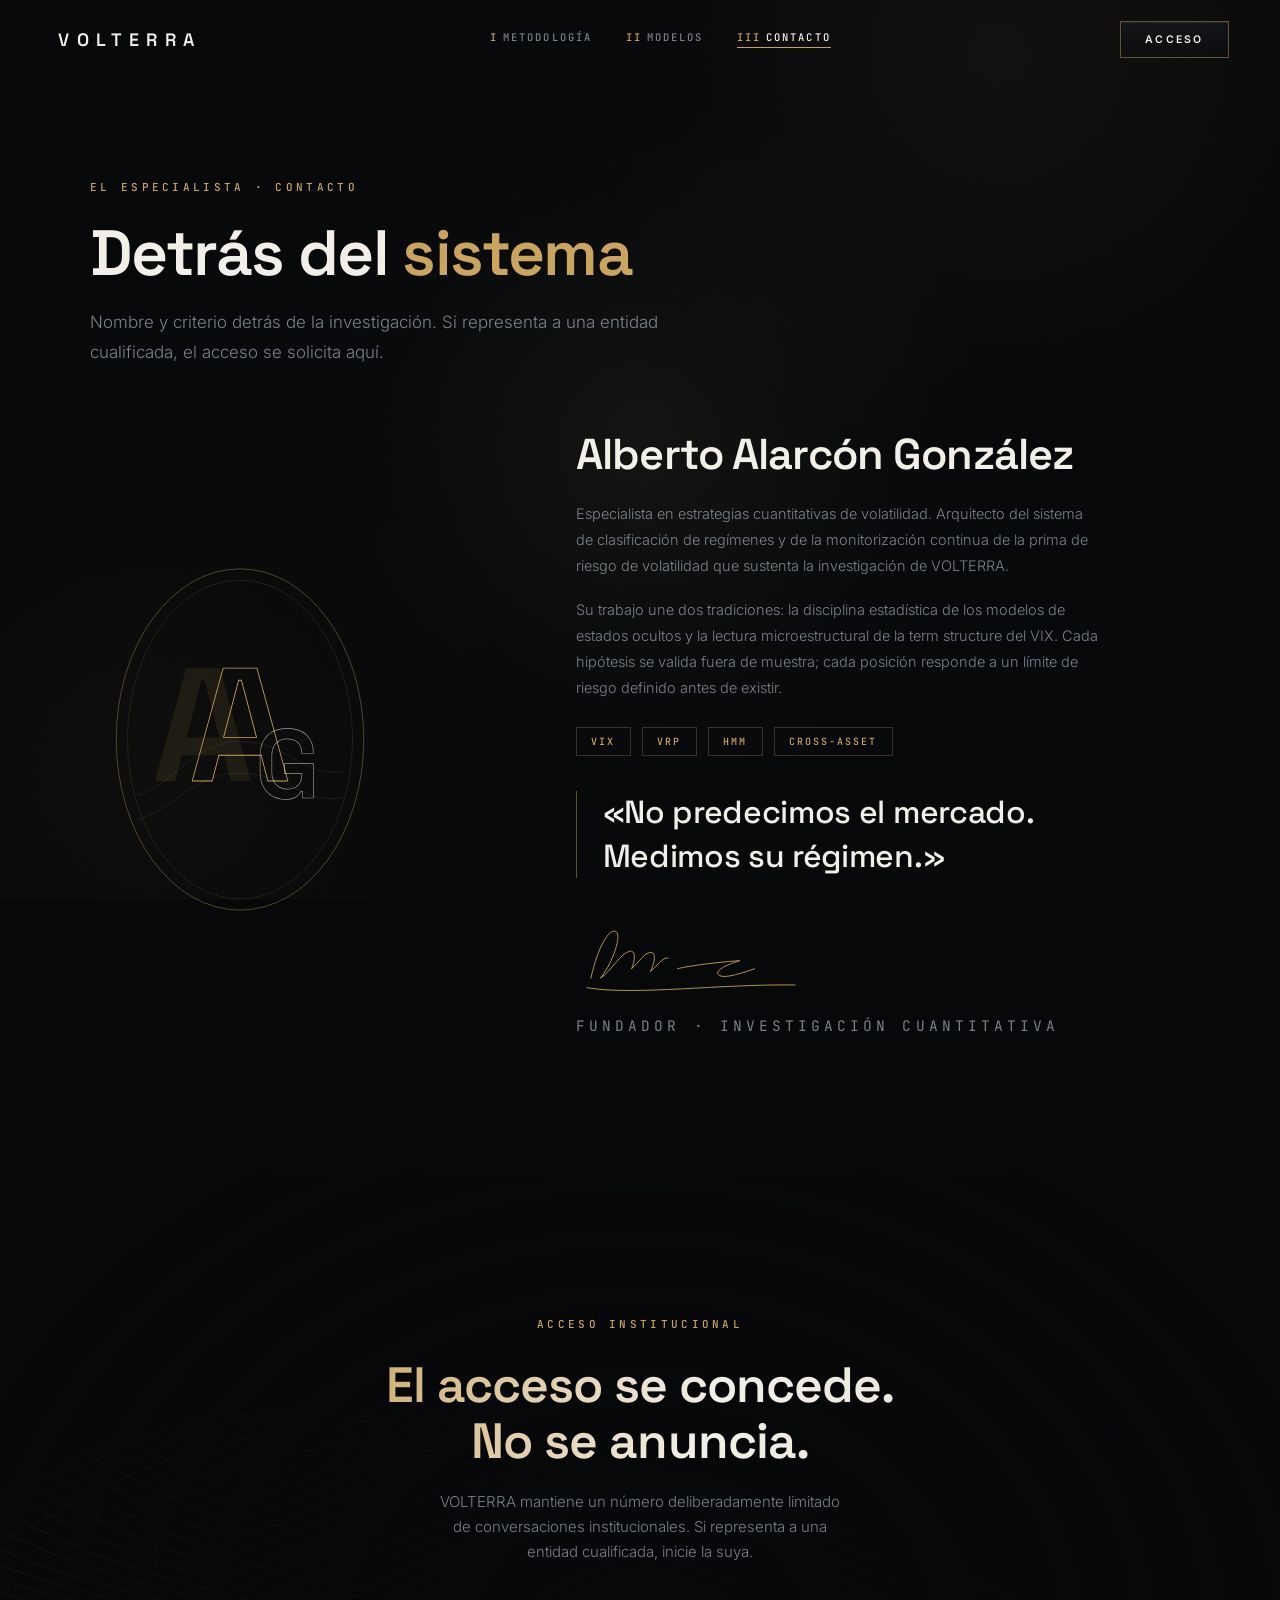
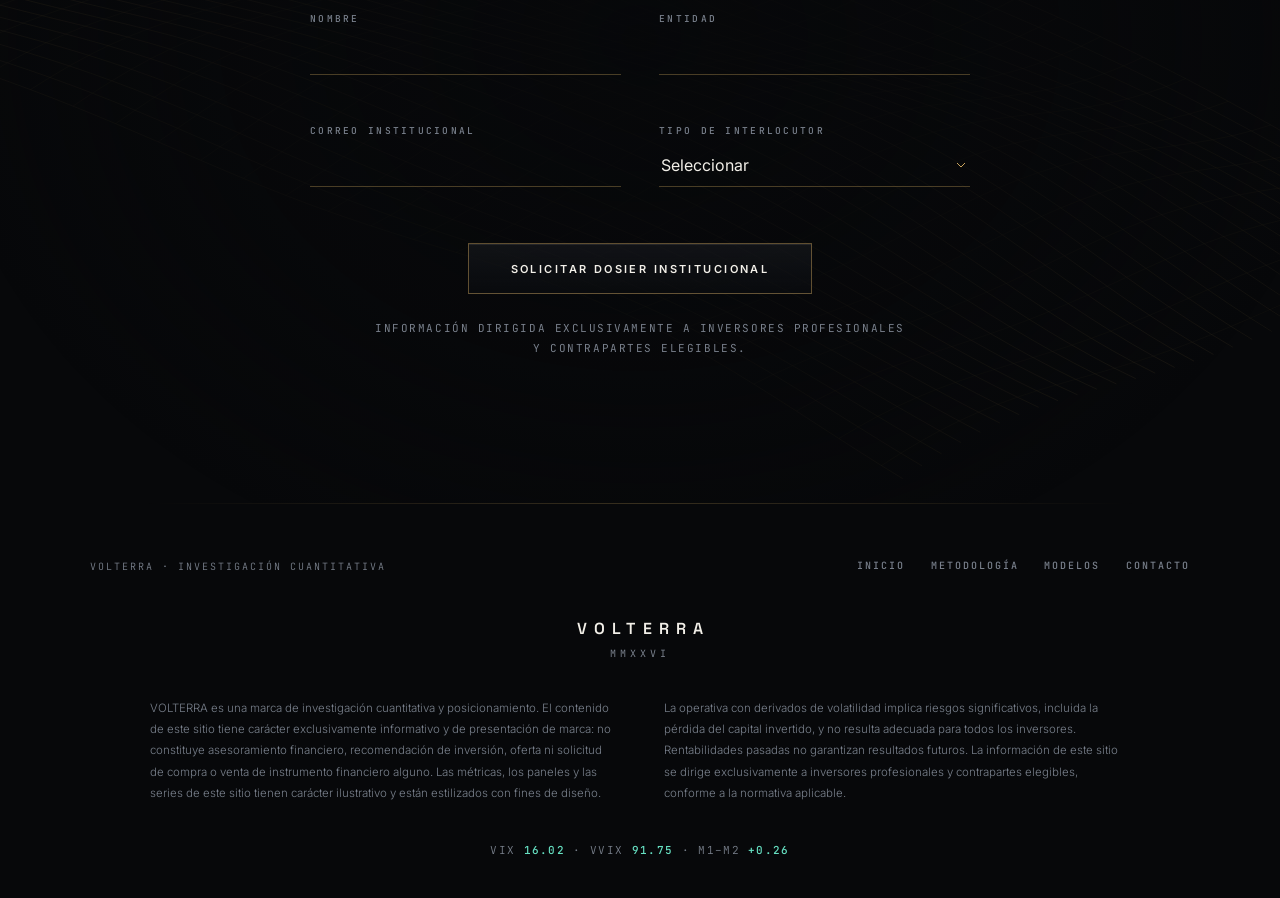
==== contacto.html @ 4a3269ef "feat: sitio de marca VOLTERRA (multipágina, estático) Sitio institucional de VOLTERRA — investigació" ====
<!DOCTYPE html>
<html lang="es">
<head>
<meta charset="utf-8">
<meta name="viewport" content="width=device-width, initial-scale=1">
<title>Contacto — VOLTERRA</title>
<meta name="description" content="Alberto Alarcón González, especialista en estrategias cuantitativas de volatilidad. Acceso institucional a VOLTERRA: el acceso se concede, no se anuncia.">
<meta property="og:title" content="Contacto — VOLTERRA">
<meta property="og:description" content="El especialista detrás del sistema. Acceso institucional.">
<meta property="og:type" content="website">
<link rel="icon" href="data:image/svg+xml,%3Csvg xmlns='http://www.w3.org/2000/svg' viewBox='0 0 64 64'%3E%3Crect width='64' height='64' fill='%2307080A'/%3E%3Ctext x='32' y='45' font-family='Arial,sans-serif' font-weight='700' font-size='38' fill='%23C9A35C' text-anchor='middle'%3EV%3C/text%3E%3C/svg%3E">
<link rel="preconnect" href="https://fonts.googleapis.com">
<link rel="preconnect" href="https://fonts.gstatic.com" crossorigin>
<link href="https://fonts.googleapis.com/css2?family=Inter:wght@300;400;500;600&family=JetBrains+Mono:wght@300;400;500&family=Space+Grotesk:wght@400;500;600;700&display=swap" rel="stylesheet">
<link rel="stylesheet" href="assets/styles.css">
</head>
<body>

<div class="grain" aria-hidden="true"></div>
<div class="halo" id="halo" aria-hidden="true"></div>
<div class="progress" aria-hidden="true"><span id="progressBar"></span></div>

<header class="nav" id="nav">
  <a class="brand" href="index.html" aria-label="VOLTERRA — inicio">VOLTERRA</a>
  <nav class="nav-links" id="navLinks" aria-label="Páginas">
    <a href="metodologia.html"><span>I</span>Metodología</a>
    <a href="modelos.html"><span>II</span>Modelos</a>
    <a href="contacto.html" class="active" aria-current="page"><span>III</span>Contacto</a>
    <a class="nav-links-cta" href="#acceso"><span>·</span>Acceso</a>
  </nav>
  <a class="nav-cta" href="#acceso">Acceso</a>
  <button class="nav-burger" id="navBurger" type="button" aria-label="Abrir menú" aria-expanded="false" aria-controls="navLinks">
    <span></span><span></span><span></span>
  </button>
</header>

<main>

<!-- ============ PAGE HEAD ============ -->
<header class="page-head">
  <p class="eyebrow reveal">EL ESPECIALISTA · CONTACTO</p>
  <h1 class="reveal" style="--d:60ms">Detrás del <em>sistema</em></h1>
  <p class="lead reveal" style="--d:140ms">Nombre y criterio detrás de la investigación. Si representa a una entidad cualificada,
    el acceso se solicita aquí.</p>
</header>

<!-- ============ ESPECIALISTA ============ -->
<section class="section section--tight" id="especialista">
  <div class="esp-grid">
    <div class="reveal">
      <svg class="monograma" role="img" viewBox="0 0 320 400" aria-label="Monograma AAG">
        <ellipse cx="160" cy="200" rx="132" ry="182" fill="none" stroke="rgba(201,163,92,.4)" stroke-width="1"/>
        <ellipse cx="160" cy="200" rx="120" ry="170" fill="none" stroke="rgba(201,163,92,.15)" stroke-width="1"/>
        <g aria-hidden="true" stroke="rgba(201,163,92,.12)" fill="none">
          <path d="M50 260c40-12 60-58 110-58s70 40 110 32"/>
          <path d="M50 286c40-12 60-50 110-50s70 34 110 26"/>
        </g>
        <g font-family="Space Grotesk,Arial,sans-serif" font-weight="600" text-anchor="middle">
          <text x="120" y="244" font-size="172" fill="rgba(201,163,92,.1)">A</text>
          <text x="160" y="244" font-size="172" fill="none" stroke="#C9A35C" stroke-width=".9">A</text>
          <text x="210" y="262" font-size="104" fill="none" stroke="rgba(232,227,213,.65)" stroke-width=".7">G</text>
        </g>
      </svg>
    </div>
    <div class="esp-bio reveal" style="--d:120ms">
      <h2>Alberto Alarcón González</h2>
      <p>Especialista en estrategias cuantitativas de volatilidad. Arquitecto del sistema de clasificación de regímenes
        y de la monitorización continua de la prima de riesgo de volatilidad que sustenta la investigación de VOLTERRA.</p>
      <p>Su trabajo une dos tradiciones: la disciplina estadística de los modelos de estados ocultos y la lectura
        microestructural de la term structure del VIX. Cada hipótesis se valida fuera de muestra; cada posición
        responde a un límite de riesgo definido antes de existir.</p>
      <div class="tags"><span>VIX</span><span>VRP</span><span>HMM</span><span>CROSS-ASSET</span></div>
      <blockquote class="esp-quote">«No predecimos el mercado.<br>Medimos su régimen.»</blockquote>
      <svg class="sig" id="sigSvg" viewBox="0 0 340 120" aria-hidden="true">
        <path d="M22 92C34 38 52 16 60 24c8 8-10 52-24 68 16-10 30-38 44-40 10-1 6 18 2 26 10-8 20-26 30-24 8 2 2 20-2 28 8-6 18-22 26-20"/>
        <path d="M150 78c14-4 60-10 92-12-20 6-40 16-30 22 8 5 34-4 52-10"/>
        <path d="M16 106c70 12 200-6 308-4"/>
      </svg>
      <p class="sig-cap">FUNDADOR · INVESTIGACIÓN CUANTITATIVA</p>
    </div>
  </div>
</section>

<!-- ============ ACCESO ============ -->
<section class="acceso" id="acceso">
  <canvas id="meshCanvas2" aria-hidden="true"></canvas>
  <div class="acceso-fog" aria-hidden="true"></div>
  <div class="acceso-inner">
    <p class="eyebrow reveal" style="text-align:center">ACCESO INSTITUCIONAL</p>
    <h2 class="reveal foil">El acceso se concede.<br>No se anuncia.</h2>
    <p class="lead reveal" style="--d:100ms">VOLTERRA mantiene un número deliberadamente limitado de conversaciones
      institucionales. Si representa a una entidad cualificada, inicie la suya.</p>
    <form id="accessForm" class="reveal" style="--d:200ms" novalidate>
      <div class="form-grid">
        <div class="field"><label for="f-nombre">Nombre</label>
          <input id="f-nombre" name="nombre" type="text" autocomplete="name" required aria-describedby="e-nombre">
          <span class="field-err" id="e-nombre"></span></div>
        <div class="field"><label for="f-entidad">Entidad</label>
          <input id="f-entidad" name="entidad" type="text" autocomplete="organization" required aria-describedby="e-entidad">
          <span class="field-err" id="e-entidad"></span></div>
        <div class="field"><label for="f-email">Correo institucional</label>
          <input id="f-email" name="email" type="email" autocomplete="email" required aria-describedby="e-email">
          <span class="field-err" id="e-email"></span></div>
        <div class="field"><label for="f-tipo">Tipo de interlocutor</label>
          <select id="f-tipo" name="tipo" required aria-describedby="e-tipo">
            <option value="" selected disabled>Seleccionar</option>
            <option>Family office</option>
            <option>Inversor institucional</option>
            <option>Inversor profesional</option>
          </select>
          <span class="field-err" id="e-tipo"></span></div>
      </div>
      <button class="btn" type="submit">Solicitar dosier institucional</button>
      <p class="form-note">INFORMACIÓN DIRIGIDA EXCLUSIVAMENTE A INVERSORES PROFESIONALES<br>Y CONTRAPARTES ELEGIBLES.</p>
    </form>
    <div class="form-ok" id="formOk" role="status" tabindex="-1">
      Solicitud registrada.
      <small>NOS PONDREMOS EN CONTACTO CON LA DISCRECIÓN QUE CORRESPONDE.</small>
    </div>
  </div>
</section>

</main>

<footer>
  <div class="foot-grid">
    <p class="mono" style="font-size:10px;letter-spacing:.2em;color:var(--muted)">VOLTERRA · INVESTIGACIÓN CUANTITATIVA</p>
    <nav class="foot-nav" aria-label="Pie de página">
      <a href="index.html">Inicio</a>
      <a href="metodologia.html">Metodología</a>
      <a href="modelos.html">Modelos</a>
      <a href="contacto.html">Contacto</a>
    </nav>
  </div>
  <p class="foot-brand">VOLTERRA</p>
  <p class="foot-year">MMXXVI</p>
  <div class="foot-legal">
    <p>VOLTERRA es una marca de investigación cuantitativa y posicionamiento. El contenido de este sitio tiene carácter
    exclusivamente informativo y de presentación de marca: no constituye asesoramiento financiero, recomendación de
    inversión, oferta ni solicitud de compra o venta de instrumento financiero alguno. Las métricas, los paneles y las
    series de este sitio tienen carácter ilustrativo y están estilizados con fines de diseño.</p>
    <p>La operativa con derivados de volatilidad implica riesgos significativos, incluida la pérdida del capital
    invertido, y no resulta adecuada para todos los inversores. Rentabilidades pasadas no garantizan resultados
    futuros. La información de este sitio se dirige exclusivamente a inversores profesionales y contrapartes
    elegibles, conforme a la normativa aplicable.</p>
  </div>
  <p class="foot-tick" aria-hidden="true">
    VIX <b data-tel="vix2">16.42</b> · VVIX <b data-tel="vvix2">91.78</b> · M1–M2 <b data-tel="slope3">+0.84</b>
  </p>
</footer>

<script src="assets/app.js"></script>
</body>
</html>
---- assets/styles.css ----
:root{
  --bg:#07080A;
  --surface:#0E1014;
  --panel:#0A0C10;
  --gold:#C9A35C;
  --gold-12:rgba(201,163,92,.12);
  --gold-25:rgba(201,163,92,.25);
  --gold-45:rgba(201,163,92,.45);
  --ivory:#E8E3D5;
  --jade:#66E0C2;
  --text:#F2EFE8;
  --muted:#79808C;
  --display:'Space Grotesk','Segoe UI',system-ui,sans-serif;
  --body:'Inter','Segoe UI',system-ui,sans-serif;
  --mono:'JetBrains Mono','Cascadia Code',Consolas,monospace;
  --ease:cubic-bezier(.16,1,.3,1);
  --ease-out:cubic-bezier(.22,1,.36,1);
  --ease-soft:cubic-bezier(.4,0,.2,1);
  --shadow-card:0 18px 44px -26px rgba(0,0,0,.85), 0 6px 16px -10px rgba(0,0,0,.6);
  --glass-bg:linear-gradient(180deg,rgba(24,26,31,.62),rgba(12,14,18,.46));
  --glass-brd:rgba(201,163,92,.20);
  --glass-hi:rgba(255,255,255,.08);
  --glass-blur:blur(20px) saturate(140%);
}
@property --spot{syntax:'<number>';inherits:false;initial-value:0}
.ambient{position:fixed;inset:0;z-index:-1;pointer-events:none;
  background:
   radial-gradient(58vw 58vw at 78% 6%,rgba(201,163,92,.06),transparent 56%),
   radial-gradient(52vw 52vw at 12% 86%,rgba(201,163,92,.038),transparent 56%),
   radial-gradient(42vw 42vw at 50% 48%,rgba(102,224,194,.018),transparent 60%)}
*{margin:0;padding:0;box-sizing:border-box}
html{scroll-behavior:smooth;scroll-padding-top:96px}
body{background:var(--bg);color:var(--text);font:300 16px/1.65 var(--body);-webkit-font-smoothing:antialiased;-moz-osx-font-smoothing:grayscale;text-rendering:optimizeLegibility;overflow-x:hidden}
::selection{background:rgba(201,163,92,.85);color:#07080A}
a{color:inherit}
:focus-visible{outline:1px solid var(--gold);outline-offset:4px}
canvas{display:block}
em{color:var(--gold);font-style:italic}
h1,h2,h3{text-wrap:balance}
p{text-wrap:pretty}

/* ---------- overlays ---------- */
.grain{position:fixed;inset:0;z-index:90;pointer-events:none;opacity:.035;mix-blend-mode:overlay;
  background-image:url("data:image/svg+xml;utf8,<svg xmlns='http://www.w3.org/2000/svg' width='180' height='180'><filter id='n'><feTurbulence type='fractalNoise' baseFrequency='0.65' numOctaves='2' stitchTiles='stitch'/></filter><rect width='100%25' height='100%25' filter='url(%23n)'/></svg>")}
.halo{position:fixed;z-index:80;width:780px;height:780px;left:0;top:0;pointer-events:none;mix-blend-mode:screen;
  background:radial-gradient(circle,rgba(201,163,92,.05) 0%,rgba(201,163,92,.018) 35%,transparent 65%);
  transform:translate(-50%,-50%);will-change:transform}
@media (hover:none){.halo{display:none}}
.progress{position:fixed;top:0;left:0;right:0;height:2px;z-index:120}
.progress span{display:block;height:100%;transform:scaleX(0);transform-origin:left;
  background:linear-gradient(90deg,rgba(201,163,92,.2),var(--gold));will-change:transform}

/* ---------- typographic utilities ---------- */
.eyebrow{font:500 11px var(--mono);letter-spacing:.3em;text-transform:uppercase;color:var(--gold);margin-bottom:1.6rem}
.eyebrow .dim{color:var(--muted)}
.foil{background:linear-gradient(110deg,#C9A35C 0%,#F2EFE8 28%,#E8E3D5 50%,#C9A35C 74%,#C9A35C 100%);
  background-size:220% 100%;-webkit-background-clip:text;background-clip:text;color:transparent;
  animation:foil 12s linear infinite alternate}
@keyframes foil{from{background-position:0% 0}to{background-position:100% 0}}
.hairline{height:1px;border:0;background:linear-gradient(90deg,transparent,var(--gold-45),transparent)}
.mono{font-family:var(--mono);font-variant-numeric:tabular-nums}
.jade{color:var(--jade)}
.pulse{animation:pulse 2.4s ease-in-out infinite}
@keyframes pulse{50%{opacity:.4}}

/* ---------- reveal ---------- */
.reveal{opacity:0;transform:translateY(24px) scale(.99);clip-path:inset(12% 0 0 0);
  transition:opacity 1s var(--ease-out),transform 1s var(--ease-out),clip-path 1s var(--ease-out);
  transition-delay:var(--d,0ms);will-change:transform,opacity}
.reveal.in{opacity:1;transform:none;clip-path:inset(0 0 0 0)}

/* ---------- nav ---------- */
.nav{position:fixed;top:0;left:0;right:0;z-index:110;display:flex;align-items:center;justify-content:space-between;
  padding:1.3rem clamp(20px,4vw,52px);transition:background .5s,padding .5s}
.nav::after{content:'';position:absolute;left:0;right:0;bottom:0;height:1px;
  background:linear-gradient(90deg,transparent,var(--gold-25),transparent);opacity:0;transition:opacity .5s}
.nav.scrolled{background:rgba(7,8,10,.72);backdrop-filter:blur(18px) saturate(160%);-webkit-backdrop-filter:blur(18px) saturate(160%);padding:.9rem clamp(20px,4vw,52px);box-shadow:0 1px 0 rgba(201,163,92,.05),0 12px 30px -22px rgba(0,0,0,.75)}
.nav.scrolled::after{opacity:1}
.brand{font:600 18px var(--display);letter-spacing:.4em;text-decoration:none;color:var(--text);padding-left:.4em}
.nav-links{display:flex;gap:2.1rem}
.nav-links a{font:500 10.5px var(--mono);letter-spacing:.2em;text-transform:uppercase;text-decoration:none;
  color:var(--muted);transition:color .4s;position:relative;padding-bottom:4px}
.nav-links a span{color:var(--gold);margin-right:.45em}
.nav-links a::after{content:'';position:absolute;left:0;bottom:0;height:1px;width:100%;background:var(--gold);
  transform:scaleX(0);transform-origin:left;transition:transform .5s var(--ease)}
.nav-links a:hover,.nav-links a.active{color:var(--text)}
.nav-links a.active::after{transform:scaleX(1)}
.nav-cta{font:600 10.5px var(--body);letter-spacing:.22em;text-transform:uppercase;text-decoration:none;color:var(--text);
  border:1px solid var(--gold-45);padding:.7rem 1.5rem;cursor:pointer;
  background:var(--glass-bg);backdrop-filter:var(--glass-blur);-webkit-backdrop-filter:var(--glass-blur);box-shadow:inset 0 1px 0 var(--glass-hi);
  transition:background .45s var(--ease-soft),color .45s var(--ease-soft),border-color .45s var(--ease-soft),transform .25s var(--ease-out)}
.nav-cta:hover{background:var(--gold);color:#07080A;border-color:var(--gold);transform:translateY(-1px)}
.nav-cta:active{transform:translateY(0) scale(.97)}
.nav-links-cta{display:none}
.nav-burger{display:none;width:30px;height:22px;position:relative;background:none;border:0;cursor:pointer;z-index:115;padding:0}
.nav-burger span{position:absolute;left:2px;right:2px;height:1px;background:var(--gold);
  transition:transform .45s var(--ease),opacity .3s}
.nav-burger span:nth-child(1){top:3px}
.nav-burger span:nth-child(2){top:10px}
.nav-burger span:nth-child(3){top:17px}
.nav.open .nav-burger span:nth-child(1){transform:translateY(7px) rotate(45deg)}
.nav.open .nav-burger span:nth-child(2){opacity:0}
.nav.open .nav-burger span:nth-child(3){transform:translateY(-7px) rotate(-45deg)}
@media (max-width:920px){
  .nav-burger{display:block}
  .nav-cta{display:none}
  .nav-links-cta{display:flex}
  .nav-links{position:fixed;left:0;right:0;top:0;flex-direction:column;align-items:center;gap:0;
    background:rgba(7,8,10,.98);backdrop-filter:blur(20px);-webkit-backdrop-filter:blur(20px);
    padding:5.6rem 0 2.4rem;transform:translateY(-101%);transition:transform .55s var(--ease),visibility .55s;
    visibility:hidden;border-bottom:1px solid var(--gold-25)}
  .nav.open .nav-links{transform:none;visibility:visible}
  .nav-links a{font-size:13px;padding:1.05rem 0;letter-spacing:.3em;color:var(--text)}
  .nav-links a::after{display:none}
}

/* ---------- hero ---------- */
.hero{position:relative;min-height:100svh;display:flex;align-items:center;justify-content:center;overflow:hidden}
#meshCanvas{position:absolute;inset:0;width:100%;height:100%}
.hero-fog{position:absolute;inset:0;pointer-events:none;
  background:radial-gradient(ellipse 62% 50% at 50% 46%,rgba(7,8,10,.9) 0%,rgba(7,8,10,.6) 48%,rgba(7,8,10,0) 78%),
  linear-gradient(to bottom,rgba(7,8,10,.65),transparent 18%,transparent 80%,var(--bg) 100%)}
.hero-inner{position:relative;text-align:center;max-width:940px;padding:0 24px;z-index:2}
.hero .eyebrow{display:flex;align-items:center;justify-content:center;gap:1.2rem}
.hero .eyebrow i{display:block;width:54px;height:1px;background:linear-gradient(90deg,transparent,var(--gold-45));font-style:normal}
.hero .eyebrow i:last-child{background:linear-gradient(90deg,var(--gold-45),transparent)}
.hero h1{font:600 clamp(2.6rem,6.4vw,4.7rem)/1.08 var(--display);letter-spacing:-.025em;margin-bottom:1.8rem}
.hero h1 em{font-weight:600;font-style:normal}
.hero-sub{max-width:600px;margin:0 auto 2.8rem;color:var(--muted);font-size:clamp(15px,1.6vw,17px);line-height:1.75}
.btn{display:inline-block;padding:1.1rem 2.6rem;border:1px solid var(--gold-45);color:var(--text);
  font:600 11px var(--body);letter-spacing:.22em;text-transform:uppercase;text-decoration:none;cursor:pointer;
  background:var(--glass-bg);backdrop-filter:var(--glass-blur);-webkit-backdrop-filter:var(--glass-blur);
  box-shadow:inset 0 1px 0 var(--glass-hi);will-change:transform;
  transition:background .45s var(--ease-soft),color .45s var(--ease-soft),border-color .45s var(--ease-soft),transform .25s var(--ease-out),box-shadow .45s var(--ease-soft)}
.btn:hover{background:var(--gold);color:#07080A;border-color:var(--gold);transform:translateY(-2px);box-shadow:0 14px 34px -14px rgba(201,163,92,.55)}
.btn:active{transform:translateY(0) scale(.985)}
.btn-quiet{display:inline-block;margin-left:1.6rem;font:500 11px var(--mono);letter-spacing:.18em;text-transform:uppercase;
  color:var(--muted);text-decoration:none;border-bottom:1px solid transparent;transition:color .4s,border-color .4s;padding-bottom:3px}
.btn-quiet:hover{color:var(--gold);border-color:var(--gold-45)}
.hero-data{position:absolute;bottom:26px;left:0;right:0;display:flex;justify-content:center;flex-wrap:wrap;
  gap:.4rem 2rem;font:300 11px var(--mono);letter-spacing:.1em;color:var(--muted);z-index:2;padding:0 16px;
  font-variant-numeric:tabular-nums;pointer-events:none}
.hero-data b{font-weight:500;color:var(--text)}
.hero-data .jade{color:var(--jade)}
@media (max-height:560px){
  .hero{min-height:auto;align-items:flex-start;padding:6rem 0 3rem}
  .hero-data{position:static;margin-top:2.2rem}
}

/* ---------- page header (inner pages) ---------- */
.page-head{position:relative;max-width:1180px;margin:0 auto;padding:clamp(8.5rem,20vh,12.5rem) clamp(20px,4vw,40px) 0}
.page-head h1{font:600 clamp(2.3rem,5.6vw,4rem)/1.06 var(--display);letter-spacing:-.025em;margin-bottom:1.3rem}
.page-head h1 em{font-style:normal;font-weight:600}
.page-head .lead{color:var(--muted);max-width:62ch;font-size:clamp(15px,1.7vw,17px);line-height:1.75}

/* ---------- telemetry ---------- */
.telemetry{position:relative;padding:1.7rem 24px 1.4rem;text-align:center;
  background:linear-gradient(180deg,rgba(255,255,255,.018),rgba(255,255,255,0));
  backdrop-filter:var(--glass-blur);-webkit-backdrop-filter:var(--glass-blur)}
.telemetry::before,.telemetry::after{content:'';position:absolute;left:8%;right:8%;height:1px;
  background:linear-gradient(90deg,transparent,var(--gold-25),transparent)}
.telemetry::before{top:0}.telemetry::after{bottom:0}
.telemetry-track{display:flex;flex-wrap:wrap;justify-content:center;gap:.6rem 2.6rem;
  font:300 12px var(--mono);letter-spacing:.12em;color:var(--muted);font-variant-numeric:tabular-nums}
.telemetry-track b{font-weight:500;color:var(--jade)}
.telemetry-note{margin-top:.9rem;font:400 10.5px var(--mono);letter-spacing:.2em;color:var(--muted)}

/* ---------- sections ---------- */
.section{position:relative;max-width:1180px;margin:0 auto;padding:clamp(5.5rem,13vh,9.5rem) clamp(20px,4vw,40px)}
.section--tight{padding-top:clamp(3rem,7vh,5rem)}
.sec-head{margin-bottom:3.6rem}
.sec-head h2{font:600 clamp(2rem,4.4vw,3.1rem)/1.12 var(--display);letter-spacing:-.02em}
.sec-head h2 em{font-weight:600;font-style:normal}

/* ---------- hub (home cards to other pages) ---------- */
.hub{display:grid;grid-template-columns:repeat(3,1fr);gap:1.6rem}
.hub a{position:relative;display:flex;flex-direction:column;border:1px solid var(--glass-brd);--mx:50%;--my:50%;
  background:radial-gradient(440px circle at var(--mx) var(--my),rgba(201,163,92,calc(.10*var(--spot))),transparent 62%),var(--glass-bg);
  backdrop-filter:var(--glass-blur);-webkit-backdrop-filter:var(--glass-blur);
  box-shadow:inset 0 1px 0 var(--glass-hi);
  padding:2.1rem 1.8rem 1.7rem;text-decoration:none;color:inherit;overflow:hidden;cursor:pointer;
  transition:border-color .5s var(--ease-soft),transform .5s var(--ease-out),box-shadow .5s var(--ease-soft),--spot .5s var(--ease-soft)}
.hub a::before{content:'';position:absolute;top:-1px;left:0;right:0;height:1px;
  background:linear-gradient(90deg,transparent,var(--gold),transparent);opacity:.25;transition:opacity .6s}
.hub a:hover{border-color:var(--gold-25);transform:translateY(-4px);box-shadow:inset 0 1px 0 var(--glass-hi),var(--shadow-card);--spot:1}
.hub a:hover::before{opacity:1}
.hub .n{font:500 10px var(--mono);letter-spacing:.26em;color:var(--gold)}
.hub h3{font:600 1.45rem var(--display);letter-spacing:-.01em;margin:1rem 0 .7rem}
.hub p{font-size:13.5px;color:var(--muted);line-height:1.65;flex:1}
.hub .go{margin-top:1.6rem;font:500 10px var(--mono);letter-spacing:.22em;color:var(--gold);text-transform:uppercase;
  display:inline-flex;align-items:center;gap:.6em}
.hub .go svg{width:18px;height:8px;transition:transform .4s var(--ease)}
.hub a:hover .go svg{transform:translateX(4px)}
@media (max-width:880px){.hub{grid-template-columns:1fr}}

/* ---------- tesis ---------- */
.tesis-grid{display:grid;grid-template-columns:1.05fr .95fr;gap:clamp(2.5rem,5vw,4.5rem);align-items:center}
.manifiesto p{font:400 clamp(1.3rem,2.2vw,1.7rem)/1.5 var(--display);letter-spacing:-.01em;max-width:30ch;margin-bottom:1.6rem}
.manifiesto p em{font-style:normal;color:var(--gold)}
.principios{display:flex;gap:2.4rem;margin-top:2.6rem;flex-wrap:wrap}
.principios div{flex:1;min-width:150px}
.principios .roman{font:500 1.4rem var(--display);color:var(--gold);display:block;margin-bottom:.5rem}
.principios p{font:400 12.5px/1.6 var(--body);letter-spacing:.02em;color:var(--muted)}
.principios p b{color:var(--text);font-weight:600;display:block;font-size:12px;letter-spacing:.12em;text-transform:uppercase;margin-bottom:.3rem}
.chart-fig{position:relative;background:var(--glass-bg);border:1px solid var(--glass-brd);padding:1.6rem 1.4rem 1.2rem;
  backdrop-filter:var(--glass-blur);-webkit-backdrop-filter:var(--glass-blur);box-shadow:inset 0 1px 0 var(--glass-hi)}
.chart-fig::before{content:'';position:absolute;top:0;left:0;right:0;height:1px;
  background:linear-gradient(90deg,transparent,var(--gold-45),transparent)}
.chart-fig svg{width:100%;height:auto}
.chart-cap{display:flex;justify-content:space-between;flex-wrap:wrap;gap:.5rem;margin-top:1rem;
  font:400 9.5px var(--mono);letter-spacing:.22em;color:var(--muted)}
.chart-cap .k{display:inline-flex;align-items:center;gap:.5em}
.chart-cap .k i{display:inline-block;width:18px;height:1px;font-style:normal}
@media (max-width:880px){.tesis-grid{grid-template-columns:1fr}.manifiesto p{max-width:none}}

/* ---------- metodología ---------- */
.vitrinas{display:grid;grid-template-columns:repeat(3,1fr);gap:1.6rem}
.vitrina{position:relative;border:1px solid var(--glass-brd);padding:2.1rem 1.8rem 1.6rem;--mx:50%;--my:50%;
  background:radial-gradient(440px circle at var(--mx) var(--my),rgba(201,163,92,calc(.08*var(--spot))),transparent 62%),var(--glass-bg);
  backdrop-filter:var(--glass-blur);-webkit-backdrop-filter:var(--glass-blur);box-shadow:inset 0 1px 0 var(--glass-hi);
  transition:border-color .6s var(--ease-soft),transform .5s var(--ease-out),box-shadow .5s var(--ease-soft),--spot .5s var(--ease-soft)}
.vitrina::before{content:'';position:absolute;top:-1px;left:0;right:0;height:1px;
  background:linear-gradient(90deg,transparent,var(--gold),transparent);opacity:.25;transition:opacity .6s}
.vitrina:hover{border-color:var(--gold-25);transform:translateY(-3px);box-shadow:inset 0 1px 0 var(--glass-hi),var(--shadow-card);--spot:1}
.vitrina:hover::before{opacity:1}
.vit-head{display:flex;justify-content:space-between;align-items:baseline;margin-bottom:1.6rem}
.vit-head .roman{font:500 1.5rem var(--display);color:var(--gold)}
.vit-head .code{font:500 10px var(--mono);letter-spacing:.24em;color:var(--muted)}
.vit-icon{width:46px;height:46px;margin-bottom:1.4rem;stroke:var(--gold);fill:none;stroke-width:1;opacity:.85}
.vitrina h3{font:600 1.35rem var(--display);letter-spacing:-.01em;margin-bottom:.7rem}
.vitrina>p{font-size:13.5px;color:var(--muted);line-height:1.7;min-height:4.6em}
.vit-viz{margin:1.4rem 0 1.1rem;height:58px;display:flex;align-items:center}
.vit-viz canvas,.vit-viz svg{width:100%;height:100%}
.vit-viz .band{height:26px;width:100%}
.band{display:flex;gap:2px;height:26px;align-items:stretch}
.band i{flex:1}
.band .c{background:rgba(201,163,92,.14)}
.band .t{background:rgba(201,163,92,.42)}
.band .s{background:rgba(232,227,213,.8)}
.band .now{background:var(--jade);animation:pulse 2.4s ease-in-out infinite}
.vit-state{font:400 9.5px var(--mono);letter-spacing:.24em;color:var(--muted)}
.vit-state b{font-weight:500;color:var(--jade)}
@media (max-width:880px){.vitrinas{grid-template-columns:1fr}.vitrina>p{min-height:0}}

/* ---------- monitor ---------- */
.monitor{position:relative;background:var(--glass-bg);border:1px solid var(--glass-brd);
  backdrop-filter:var(--glass-blur);-webkit-backdrop-filter:var(--glass-blur);
  box-shadow:inset 0 1px 0 var(--glass-hi),var(--shadow-card)}
.bk{position:absolute;width:18px;height:18px;border:0 solid var(--gold-45);z-index:3}
.bk1{top:-1px;left:-1px;border-top-width:1px;border-left-width:1px}
.bk2{top:-1px;right:-1px;border-top-width:1px;border-right-width:1px}
.bk3{bottom:-1px;left:-1px;border-bottom-width:1px;border-left-width:1px}
.bk4{bottom:-1px;right:-1px;border-bottom-width:1px;border-right-width:1px}
.mon-top{display:flex;justify-content:space-between;align-items:center;flex-wrap:wrap;gap:.8rem;
  padding:1rem 1.5rem;border-bottom:1px solid var(--gold-12);
  background:linear-gradient(180deg,rgba(255,255,255,.025),rgba(255,255,255,0))}
.mon-tabs{display:flex;gap:1.8rem;font:500 10px var(--mono);letter-spacing:.2em;color:var(--muted);flex-wrap:wrap}
.mon-tabs .on{color:var(--gold);position:relative}
.mon-tabs .on::after{content:'';position:absolute;left:0;right:0;bottom:-6px;height:1px;background:var(--gold)}
.mon-status{display:flex;align-items:center;gap:.7rem;font:400 11px var(--mono);letter-spacing:.12em;color:var(--muted);
  font-variant-numeric:tabular-nums}
.dot-jade{width:6px;height:6px;border-radius:50%;background:var(--jade);box-shadow:0 0 8px rgba(102,224,194,.7);
  animation:pulse 2.4s ease-in-out infinite}
.mon-grid{position:relative;display:grid;grid-template-columns:1fr 1fr;gap:1px;background:var(--gold-12);overflow:hidden}
.mon-cell{background:rgba(10,12,16,.62);padding:1.3rem 1.4rem 1.1rem;min-height:235px;display:flex;flex-direction:column;min-width:0}
.mon-cell h3{font:500 9.5px var(--mono);letter-spacing:.24em;color:var(--muted);margin-bottom:.4rem;display:flex;
  justify-content:space-between;gap:.4rem 1rem;flex-wrap:wrap;text-transform:uppercase}
.mon-cell h3 b{font-weight:500;color:var(--jade)}
.mon-cell .fill{flex:1;position:relative}
.mon-grid::after{content:'';position:absolute;left:0;right:0;top:-2%;height:1px;z-index:2;pointer-events:none;
  background:linear-gradient(90deg,transparent,rgba(102,224,194,.22),transparent);animation:scan 9s linear infinite}
@keyframes scan{from{top:-2%}to{top:102%}}
#tsCanvas,#matrixCanvas{position:absolute;inset:0;width:100%;height:100%}
.gauge-wrap{display:flex;flex-direction:column;align-items:center;justify-content:center;height:100%}
.gauge-wrap svg{width:min(240px,80%);height:auto}
#gaugeNeedle{transition:transform 1.8s var(--ease);transform-origin:100px 106px}
.gauge-val{font:300 2rem var(--mono);font-variant-numeric:tabular-nums;color:var(--text);margin-top:.2rem}
.gauge-val small{font-size:.55em;color:var(--muted);letter-spacing:.2em}
#logList{list-style:none;font:400 11px/1.5 var(--mono);color:var(--muted);font-variant-numeric:tabular-nums;
  display:flex;flex-direction:column;gap:.55rem;overflow:hidden}
#logList li{opacity:0;animation:login .8s ease forwards;white-space:nowrap;overflow:hidden;text-overflow:ellipsis}
#logList .t{color:var(--muted);margin-right:.8em}
#logList b{font-weight:500;color:var(--jade)}
@keyframes login{from{opacity:0;transform:translateY(-4px)}to{opacity:1;transform:none}}
.mon-note{padding:.85rem 1.5rem;border-top:1px solid var(--gold-12);
  font:400 10.5px var(--mono);letter-spacing:.18em;color:var(--muted)}
@media (max-width:760px){.mon-grid{grid-template-columns:1fr}.mon-cell{min-height:215px}}

/* ---------- roadmap (modelos: próximos) ---------- */
.roadmap{display:grid;grid-template-columns:repeat(4,1fr);gap:1.2rem}
.rm{position:relative;border:1px solid var(--glass-brd);padding:1.5rem 1.3rem 1.3rem;--mx:50%;--my:50%;
  background:radial-gradient(360px circle at var(--mx) var(--my),rgba(201,163,92,calc(.08*var(--spot))),transparent 62%),var(--glass-bg);
  backdrop-filter:var(--glass-blur);-webkit-backdrop-filter:var(--glass-blur);box-shadow:inset 0 1px 0 var(--glass-hi);
  transition:border-color .5s var(--ease-soft),transform .45s var(--ease-out),box-shadow .5s var(--ease-soft),--spot .5s var(--ease-soft)}
.rm:hover{border-color:var(--gold-25);transform:translateY(-3px);box-shadow:inset 0 1px 0 var(--glass-hi),var(--shadow-card);--spot:1}
.rm .code{font:500 9.5px var(--mono);letter-spacing:.22em;color:var(--gold)}
.rm h3{font:600 1.1rem var(--display);letter-spacing:-.01em;margin:.8rem 0 .5rem}
.rm p{font-size:12.5px;line-height:1.55;color:var(--muted)}
.rm .badge{display:inline-block;margin-top:1rem;font:500 8.5px var(--mono);letter-spacing:.2em;text-transform:uppercase;
  color:var(--muted);border:1px solid var(--gold-25);padding:.3rem .6rem}
.rm .badge.live{color:var(--jade);border-color:rgba(102,224,194,.35)}
@media (max-width:880px){.roadmap{grid-template-columns:repeat(2,1fr)}}
@media (max-width:480px){.roadmap{grid-template-columns:1fr}}

/* ---------- proceso ---------- */
.pipe{position:relative;margin:3.5rem 0 4rem}
.pipe-rail{position:absolute;top:7px;left:0;right:0;height:1px;background:var(--gold-12)}
.pipe-fill{position:absolute;top:7px;left:0;height:1px;width:0;background:linear-gradient(90deg,var(--gold-45),var(--gold));
  transition:width 2.2s var(--ease)}
.in .pipe-fill{width:100%}
.stations{display:grid;grid-template-columns:repeat(6,1fr);gap:1.2rem;position:relative}
.station .dot{display:block;width:13px;height:13px;border-radius:50%;border:1px solid var(--gold-45);
  background:transparent;margin-bottom:1.1rem;transition:background .7s var(--ease),box-shadow .7s var(--ease);
  transition-delay:var(--d,0ms)}
.in .station .dot{background:var(--gold);box-shadow:0 0 10px rgba(201,163,92,.4)}
.station h3{font:500 10px var(--mono);letter-spacing:.2em;color:var(--text);margin-bottom:.45rem}
.station p{font-size:12px;line-height:1.6;color:var(--muted)}
.gov-grid{display:grid;grid-template-columns:repeat(3,1fr);gap:1.6rem;margin-top:1rem}
.gov{border-top:1px solid var(--gold-25);padding-top:1.4rem}
.gov h3{font:600 1.2rem var(--display);letter-spacing:-.01em;margin-bottom:.8rem}
.gov ul{list-style:none}
.gov li{font-size:13px;color:var(--muted);padding:.32rem 0 .32rem 1.2rem;position:relative}
.gov li::before{content:'·';position:absolute;left:.2rem;color:var(--gold)}
.seal-row{display:flex;justify-content:center;margin-top:4rem}
.seal{width:138px;height:138px;animation:rot 46s linear infinite}
@keyframes rot{to{transform:rotate(360deg)}}
.seal text{font:500 9px var(--mono);letter-spacing:.32em;fill:var(--gold)}
.seal .vmark{font:600 32px var(--display);fill:var(--gold);letter-spacing:0}
@media (max-width:880px){.stations{grid-template-columns:repeat(2,1fr);gap:1.8rem 1.4rem}.pipe-rail,.pipe-fill{display:none}
.gov-grid{grid-template-columns:1fr}}

/* ---------- cifras ---------- */
.cifras-grid{display:grid;grid-template-columns:repeat(4,1fr);gap:1.6rem}
.cifra{border-top:1px solid var(--gold-25);padding-top:1.6rem}
.cifra .num{font:300 clamp(2.7rem,5vw,4.2rem)/1 var(--mono);font-variant-numeric:tabular-nums;color:var(--text)}
.cifra .num small{font-size:.5em;color:var(--gold)}
.cifra p{margin-top:.9rem;font-size:12.5px;letter-spacing:.04em;color:var(--muted);max-width:22ch}
@media (max-width:880px){.cifras-grid{grid-template-columns:repeat(2,1fr)}}
@media (max-width:520px){.cifras-grid{grid-template-columns:1fr}}

/* ---------- especialista ---------- */
.esp-grid{display:grid;grid-template-columns:.8fr 1.2fr;gap:clamp(2.5rem,6vw,5.5rem);align-items:center}
.monograma{width:min(300px,80%);margin:0 auto}
.esp-bio p{color:var(--muted);font-size:14.5px;line-height:1.8;margin-bottom:1.1rem;max-width:58ch}
.esp-bio h2{font:600 clamp(1.9rem,3.6vw,2.7rem)/1.1 var(--display);letter-spacing:-.02em;margin-bottom:1.4rem}
.tags{display:flex;gap:.7rem;flex-wrap:wrap;margin:1.6rem 0 2.2rem}
.tags span{font:500 10px var(--mono);letter-spacing:.2em;color:var(--gold);border:1px solid var(--gold-25);
  padding:.45rem .9rem}
.esp-quote{font:500 clamp(1.45rem,2.5vw,2rem)/1.35 var(--display);letter-spacing:-.01em;border-left:1px solid var(--gold-45);
  padding-left:1.6rem;margin-bottom:2.4rem;color:var(--text)}
.sig{width:230px;height:auto}
.sig path{stroke:var(--gold);stroke-width:1.3;fill:none;stroke-linecap:round}
.sig-cap{font:400 9.5px var(--mono);letter-spacing:.28em;color:var(--muted);margin-top:.5rem}
@media (max-width:880px){.esp-grid{grid-template-columns:1fr}}

/* ---------- acceso ---------- */
.acceso{position:relative;overflow:hidden;text-align:center;padding-top:clamp(7rem,16vh,11rem);padding-bottom:clamp(7rem,16vh,11rem)}
#meshCanvas2{position:absolute;inset:0;width:100%;height:100%;opacity:.5;pointer-events:none}
.acceso-fog{position:absolute;inset:0;pointer-events:none;
  background:radial-gradient(ellipse 55% 60% at 50% 50%,rgba(7,8,10,.92),rgba(7,8,10,.5) 60%,rgba(7,8,10,0))}
.acceso-inner{position:relative;max-width:660px;margin:0 auto;z-index:2}
.acceso h2{font:600 clamp(2rem,4.4vw,3.1rem)/1.12 var(--display);letter-spacing:-.02em;margin-bottom:1.4rem}
.acceso .lead{color:var(--muted);font-size:15px;margin-bottom:3rem;max-width:46ch;margin-left:auto;margin-right:auto}
.form-grid{display:grid;grid-template-columns:1fr 1fr;gap:2rem 2.4rem;text-align:left;margin-bottom:2.4rem}
.field label{display:block;font:500 9.5px var(--mono);letter-spacing:.24em;color:var(--muted);margin-bottom:.4rem;text-transform:uppercase}
.field input,.field select{width:100%;background:transparent;border:0;border-bottom:1px solid rgba(201,163,92,.35);
  border-radius:0;color:var(--text);font:400 16px var(--body);padding:.7rem 2px;outline:none;
  transition:border-color .5s;appearance:none;-webkit-appearance:none}
.field input:focus-visible,.field select:focus-visible{border-bottom-color:var(--jade);
  box-shadow:0 1px 0 0 var(--jade)}
.field input[aria-invalid="true"],.field select[aria-invalid="true"]{border-bottom-color:#E0796E}
.field-err{display:block;min-height:1.1em;margin-top:.4rem;font:400 10px var(--mono);letter-spacing:.1em;
  color:#E0796E;opacity:0;transition:opacity .3s}
.field-err.show{opacity:1}
.field select{cursor:pointer;background-image:url("data:image/svg+xml;utf8,<svg xmlns='http://www.w3.org/2000/svg' width='10' height='6'><path d='M1 1l4 4 4-4' stroke='%23C9A35C' fill='none'/></svg>");
  background-repeat:no-repeat;background-position:right 4px center}
.field select option{background:var(--surface);color:var(--text)}
.form-note{font:400 11px var(--mono);letter-spacing:.14em;color:var(--muted);margin-top:1.6rem;line-height:1.8}
.form-ok{display:none;border:1px solid var(--glass-brd);padding:2.2rem;font:500 1.3rem var(--display);letter-spacing:-.01em;
  background:var(--glass-bg);backdrop-filter:var(--glass-blur);-webkit-backdrop-filter:var(--glass-blur);
  box-shadow:inset 0 1px 0 var(--glass-hi),var(--shadow-card)}
.form-ok small{display:block;margin-top:.8rem;font:400 11px var(--mono);letter-spacing:.16em;color:var(--muted)}
@media (max-width:640px){.form-grid{grid-template-columns:1fr}}

/* ---------- footer ---------- */
footer{position:relative;padding:3.5rem clamp(20px,4vw,40px) 2.6rem;max-width:1180px;margin:0 auto}
footer::before{content:'';position:absolute;top:0;left:8%;right:8%;height:1px;
  background:linear-gradient(90deg,transparent,var(--gold-25),transparent)}
.foot-grid{display:flex;justify-content:space-between;flex-wrap:wrap;gap:1.6rem;margin-bottom:2.6rem}
.foot-nav{display:flex;gap:1.6rem;flex-wrap:wrap}
.foot-nav a{font:500 10px var(--mono);letter-spacing:.2em;text-transform:uppercase;text-decoration:none;color:var(--muted);transition:color .4s}
.foot-nav a:hover{color:var(--gold)}
.foot-brand{text-align:center;font:600 16px var(--display);letter-spacing:.44em;padding-left:.44em;margin-bottom:.5rem}
.foot-year{text-align:center;font:400 10px var(--mono);letter-spacing:.4em;color:var(--muted);margin-bottom:2.4rem}
.foot-legal{columns:2;column-gap:3rem;font-size:11.5px;line-height:1.85;color:var(--muted);max-width:980px;margin:0 auto 2.4rem}
.foot-tick{text-align:center;font:300 11px var(--mono);letter-spacing:.12em;color:var(--muted);font-variant-numeric:tabular-nums}
.foot-tick b{font-weight:500;color:var(--jade)}
@media (max-width:700px){.foot-legal{columns:1}}

/* ---------- reduced motion ---------- */
@media (prefers-reduced-motion:reduce){
  *,*::before,*::after{animation:none!important;transition:none!important;scroll-behavior:auto!important}
  .reveal{opacity:1;transform:none;clip-path:none}
  .mon-grid::after{display:none}
  #logList li{opacity:1}
}
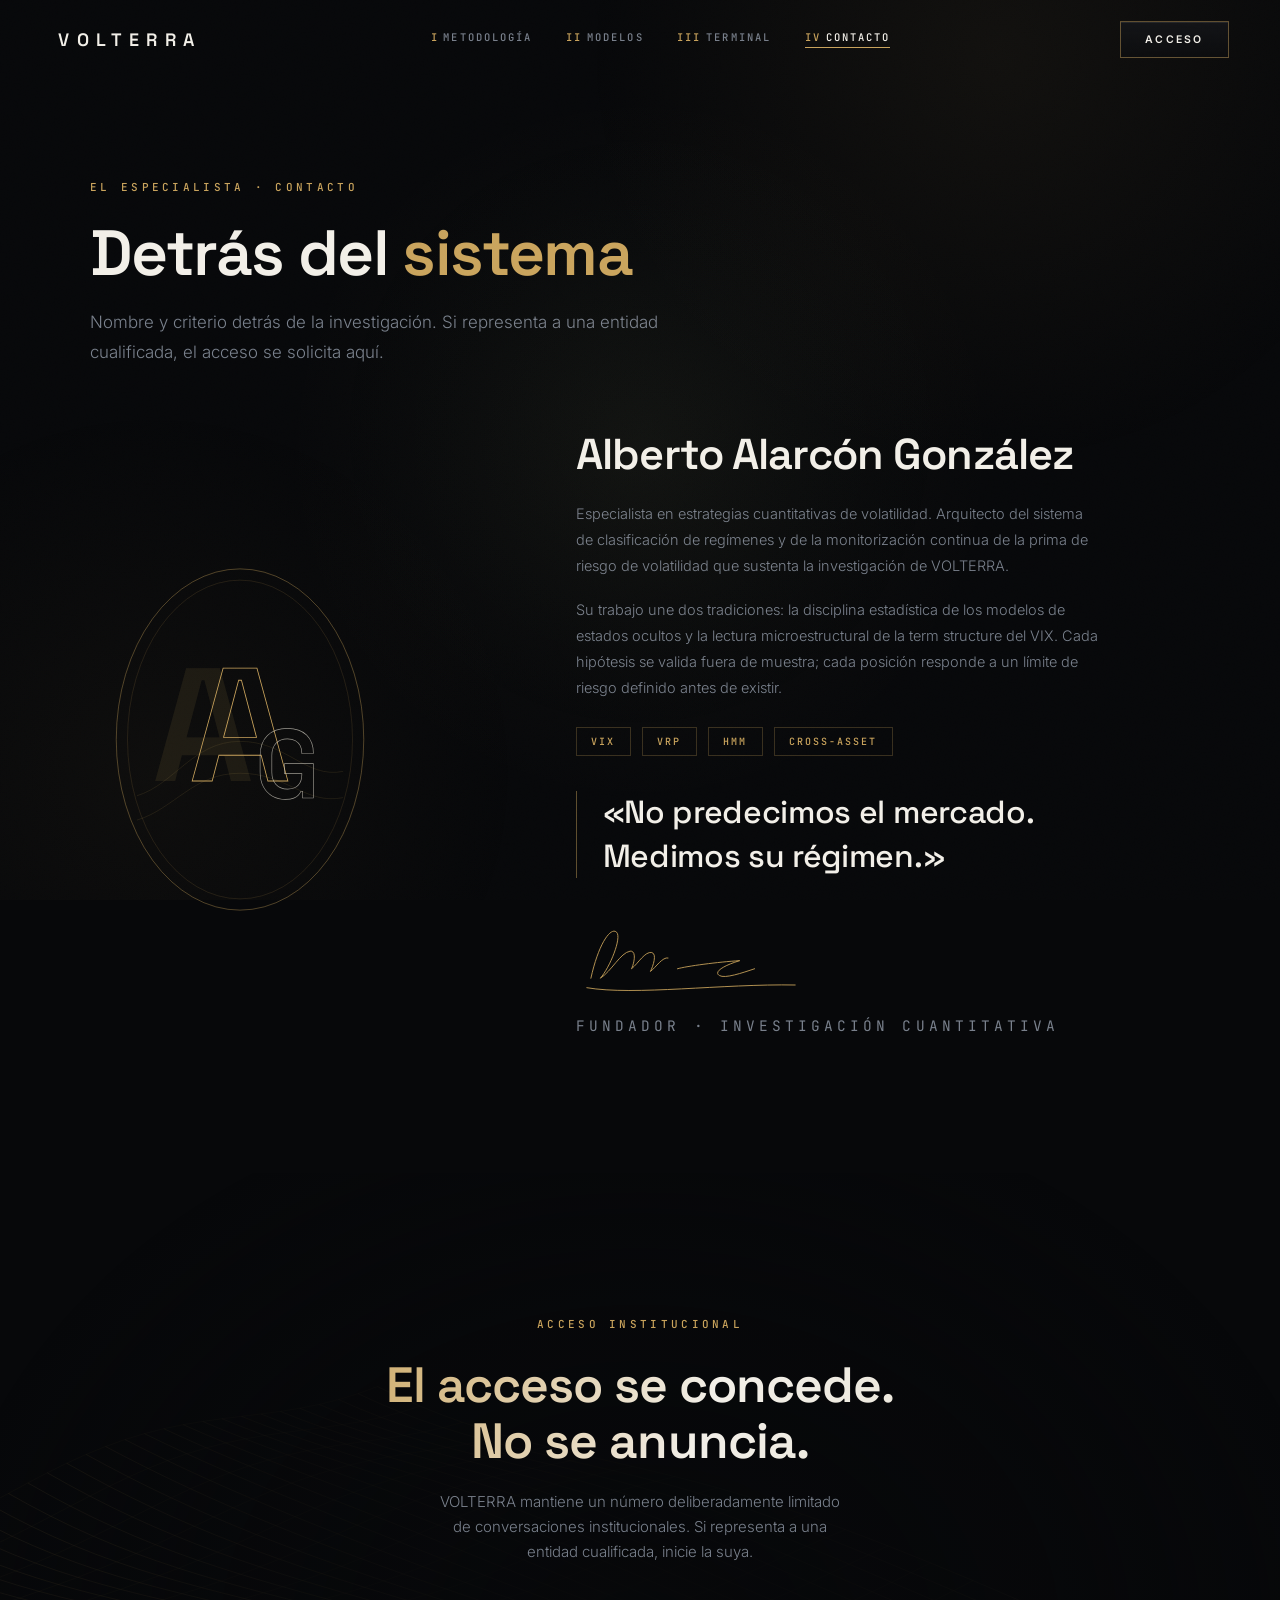
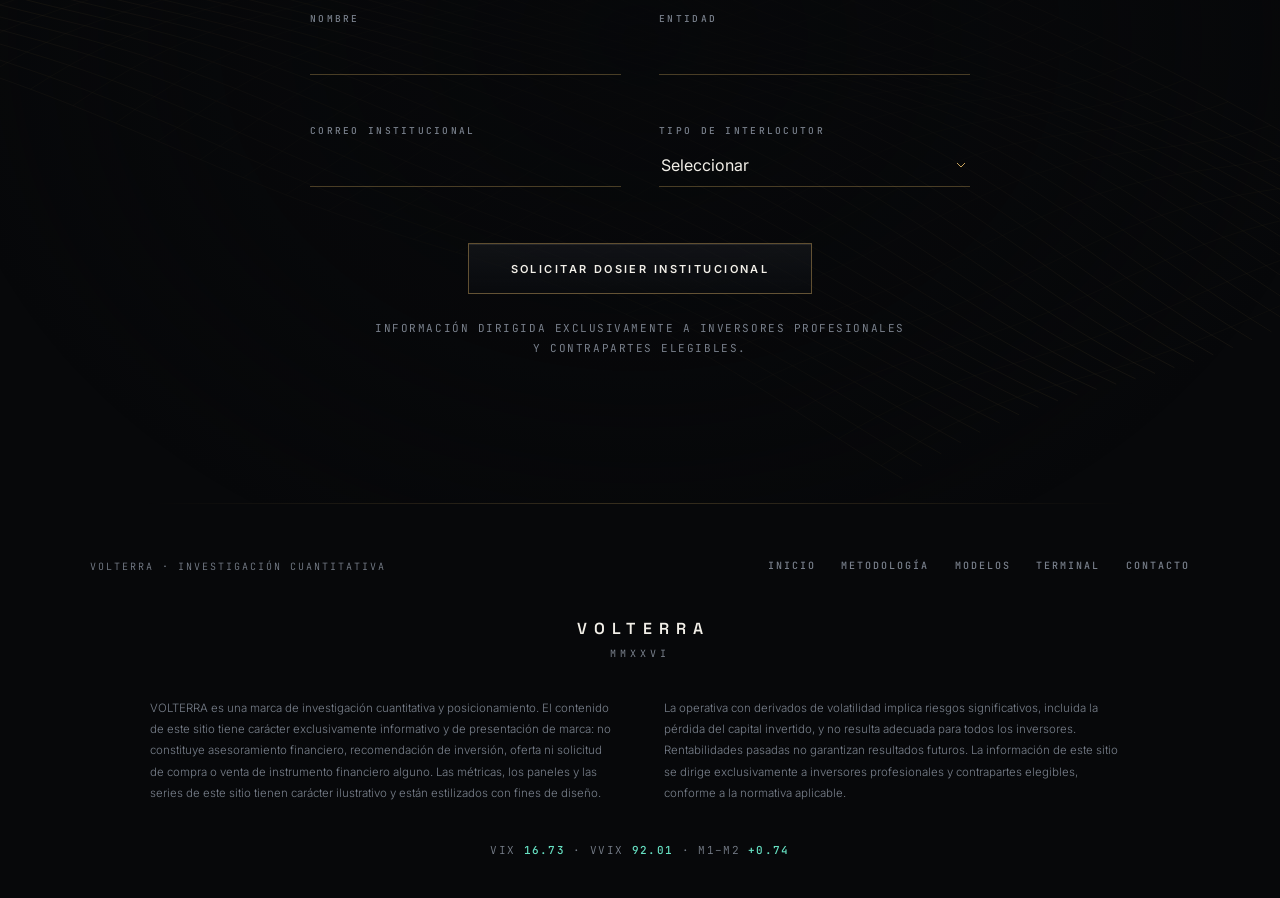
==== commit 460862ac: "feat: página Terminal con apps de Streamlit embebidas Nueva página terminal.html: selector de sistem" ====
--- a/contacto.html
+++ b/contacto.html
@@ -25,7 +25,8 @@
   <nav class="nav-links" id="navLinks" aria-label="Páginas">
     <a href="metodologia.html"><span>I</span>Metodología</a>
     <a href="modelos.html"><span>II</span>Modelos</a>
-    <a href="contacto.html" class="active" aria-current="page"><span>III</span>Contacto</a>
+    <a href="terminal.html"><span>III</span>Terminal</a>
+    <a href="contacto.html" class="active" aria-current="page"><span>IV</span>Contacto</a>
     <a class="nav-links-cta" href="#acceso"><span>·</span>Acceso</a>
   </nav>
   <a class="nav-cta" href="#acceso">Acceso</a>
@@ -129,6 +130,7 @@
       <a href="index.html">Inicio</a>
       <a href="metodologia.html">Metodología</a>
       <a href="modelos.html">Modelos</a>
+      <a href="terminal.html">Terminal</a>
       <a href="contacto.html">Contacto</a>
     </nav>
   </div>
--- a/assets/styles.css
+++ b/assets/styles.css
@@ -382,6 +382,32 @@
 .form-ok small{display:block;margin-top:.8rem;font:400 11px var(--mono);letter-spacing:.16em;color:var(--muted)}
 @media (max-width:640px){.form-grid{grid-template-columns:1fr}}
 
+/* ---------- terminal (apps embebidas) ---------- */
+.term-tabs{display:flex;flex-wrap:wrap;gap:.7rem;margin-bottom:1.4rem}
+.term-tab{display:inline-flex;align-items:center;gap:.6em;cursor:pointer;
+  font:500 11px var(--mono);letter-spacing:.16em;text-transform:uppercase;color:var(--muted);
+  background:var(--glass-bg);backdrop-filter:var(--glass-blur);-webkit-backdrop-filter:var(--glass-blur);
+  border:1px solid var(--glass-brd);box-shadow:inset 0 1px 0 var(--glass-hi);padding:.8rem 1.2rem;
+  transition:color .4s var(--ease-soft),border-color .4s var(--ease-soft),background .4s var(--ease-soft),transform .25s var(--ease-out)}
+.term-tab .dot{width:6px;height:6px;border-radius:50%;background:var(--muted);transition:background .4s}
+.term-tab:hover{color:var(--text);transform:translateY(-1px)}
+.term-tab[aria-selected="true"]{color:#07080A;background:var(--gold);border-color:var(--gold)}
+.term-tab[aria-selected="true"] .dot{background:#07080A}
+.term-desc{min-height:1.2em;margin-bottom:1.2rem;font-size:11px;letter-spacing:.14em;color:var(--muted)}
+.term-frame{position:relative;border:1px solid var(--glass-brd);background:var(--panel);
+  box-shadow:inset 0 1px 0 var(--glass-hi),var(--shadow-card);overflow:hidden;height:clamp(560px,82vh,1080px)}
+.term-frame iframe{width:100%;height:100%;border:0;display:block;background:#07080A}
+.term-loader{position:absolute;inset:0;display:flex;flex-direction:column;align-items:center;justify-content:center;gap:1.2rem;
+  background:#07080A;transition:opacity .6s var(--ease-soft)}
+.term-loader.hidden{opacity:0;pointer-events:none}
+.term-loader .ring{width:34px;height:34px;border:1px solid var(--gold-25);border-top-color:var(--gold);border-radius:50%;animation:rot 1s linear infinite}
+.term-loader p{font:400 10px var(--mono);letter-spacing:.24em;text-transform:uppercase;color:var(--muted)}
+.term-open{margin-top:1.3rem}
+.term-open a{font:500 10px var(--mono);letter-spacing:.2em;text-transform:uppercase;color:var(--gold);text-decoration:none;
+  border-bottom:1px solid var(--gold-25);padding-bottom:3px;transition:border-color .4s}
+.term-open a:hover{border-color:var(--gold)}
+.term-note{margin-top:1.1rem;font:400 10px var(--mono);letter-spacing:.16em;color:var(--muted);line-height:1.7}
+
 /* ---------- footer ---------- */
 footer{position:relative;padding:3.5rem clamp(20px,4vw,40px) 2.6rem;max-width:1180px;margin:0 auto}
 footer::before{content:'';position:absolute;top:0;left:8%;right:8%;height:1px;
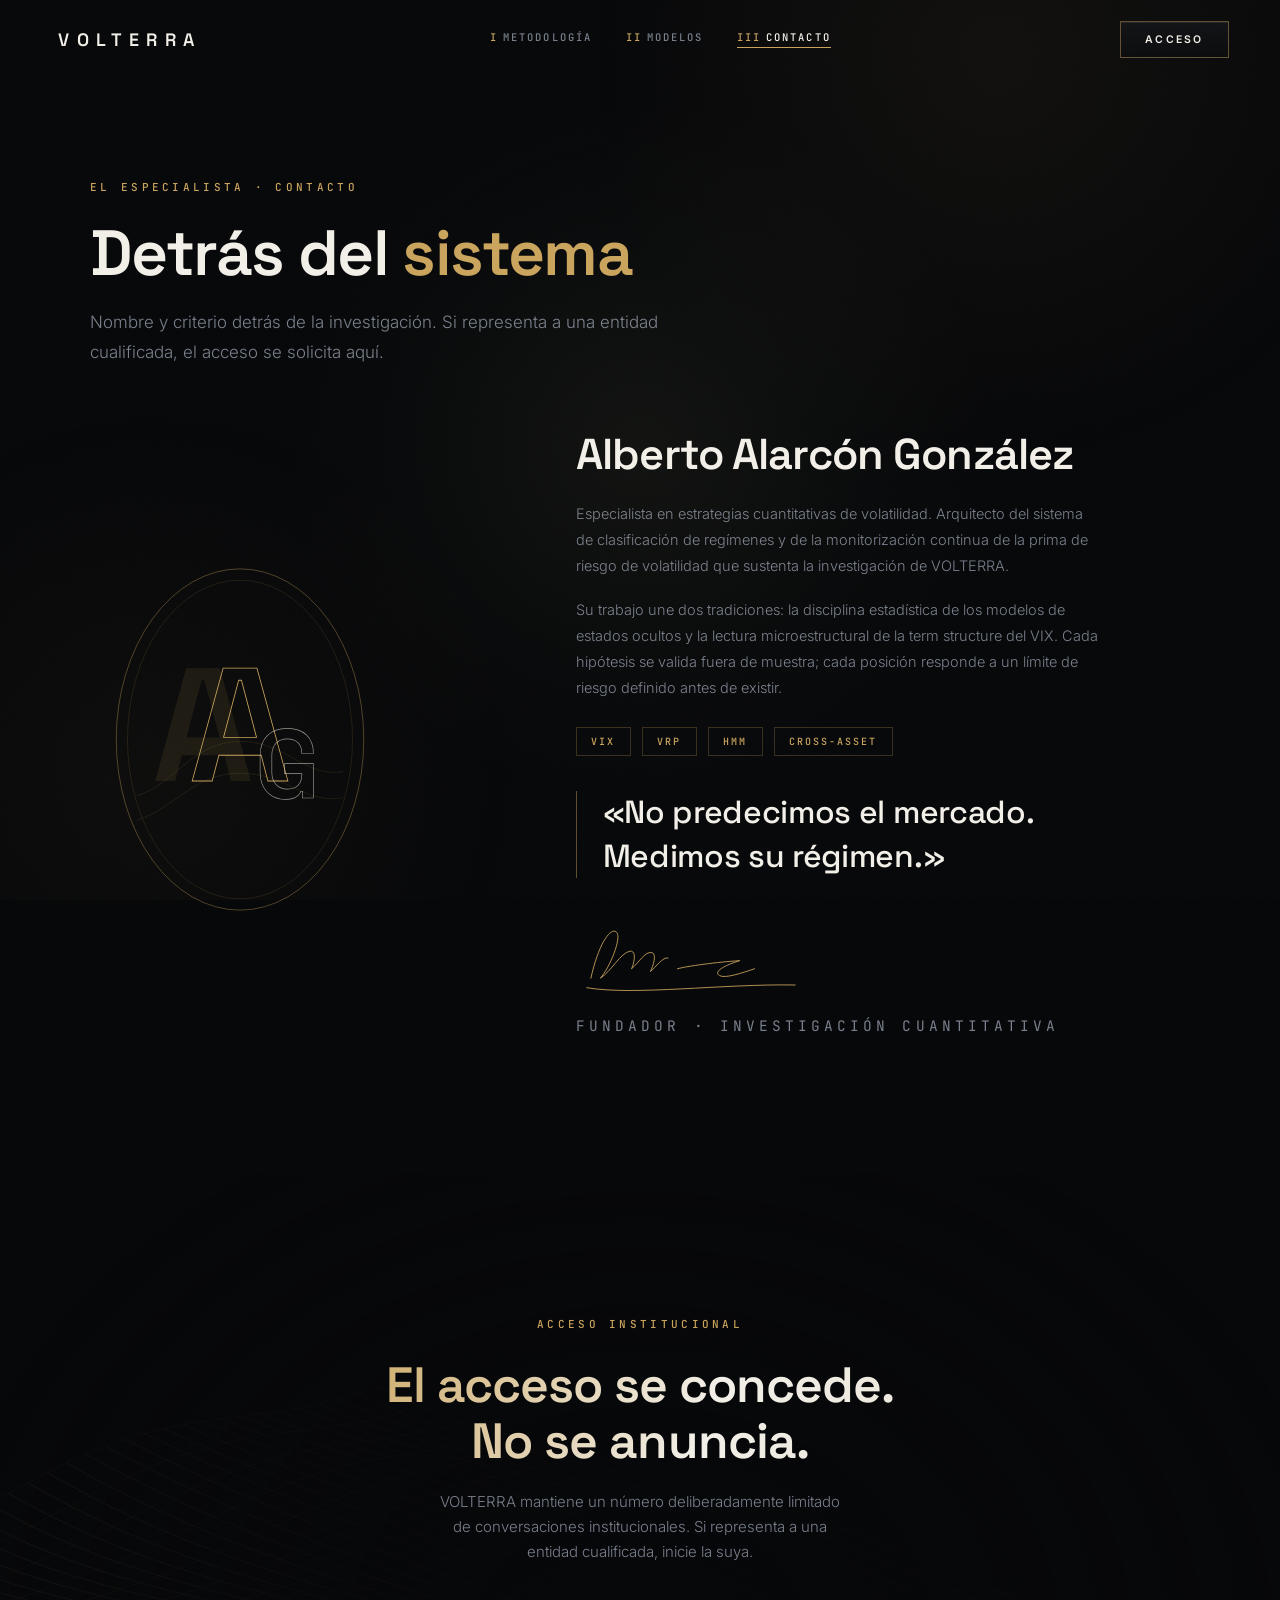
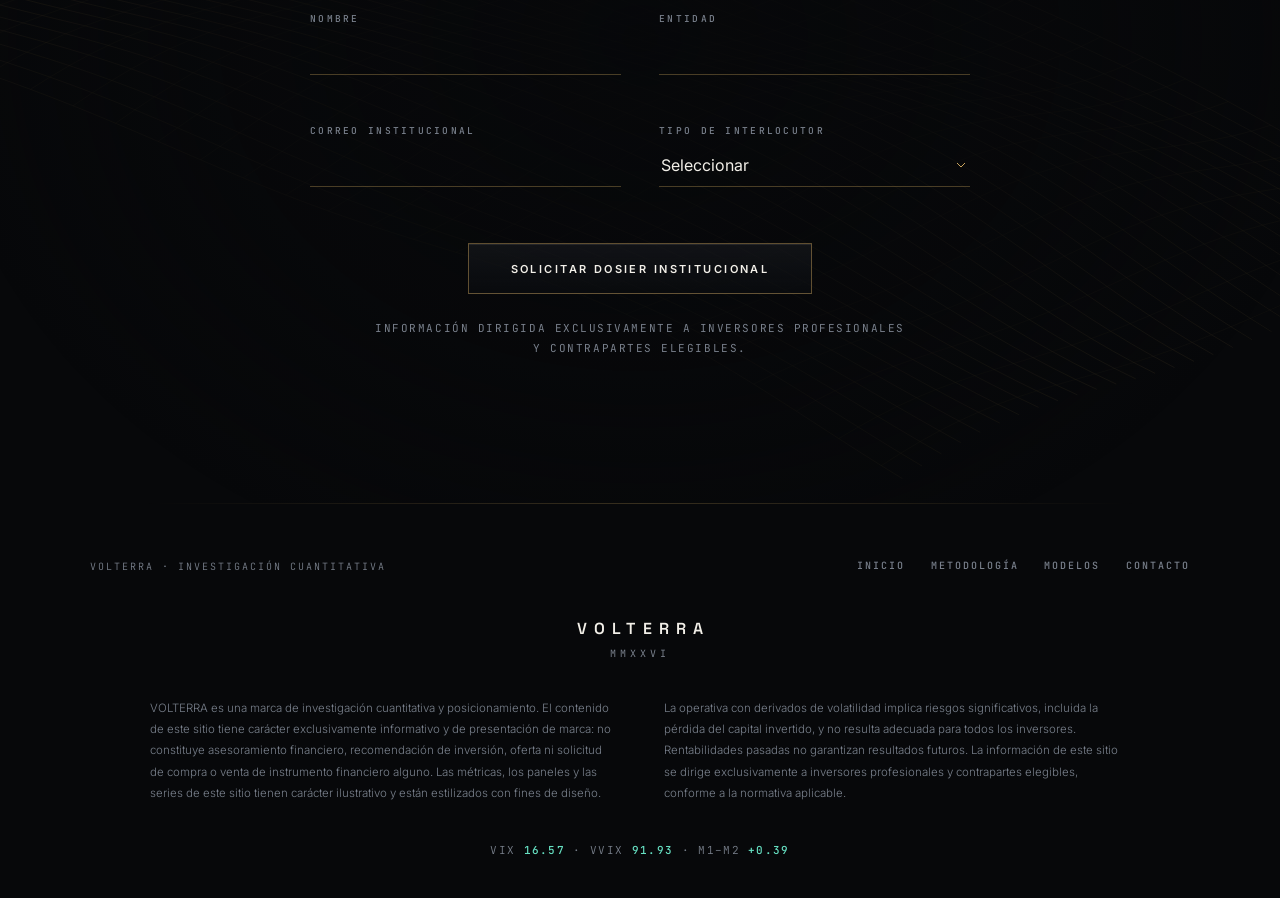
==== commit b43d6c1d: "refactor: mover las apps de Streamlit a la página Modelos Integra el selector de sistemas (GEX, VIX " ====
--- a/contacto.html
+++ b/contacto.html
@@ -25,8 +25,7 @@
   <nav class="nav-links" id="navLinks" aria-label="Páginas">
     <a href="metodologia.html"><span>I</span>Metodología</a>
     <a href="modelos.html"><span>II</span>Modelos</a>
-    <a href="terminal.html"><span>III</span>Terminal</a>
-    <a href="contacto.html" class="active" aria-current="page"><span>IV</span>Contacto</a>
+    <a href="contacto.html" class="active" aria-current="page"><span>III</span>Contacto</a>
     <a class="nav-links-cta" href="#acceso"><span>·</span>Acceso</a>
   </nav>
   <a class="nav-cta" href="#acceso">Acceso</a>
@@ -130,7 +129,6 @@
       <a href="index.html">Inicio</a>
       <a href="metodologia.html">Metodología</a>
       <a href="modelos.html">Modelos</a>
-      <a href="terminal.html">Terminal</a>
       <a href="contacto.html">Contacto</a>
     </nav>
   </div>
